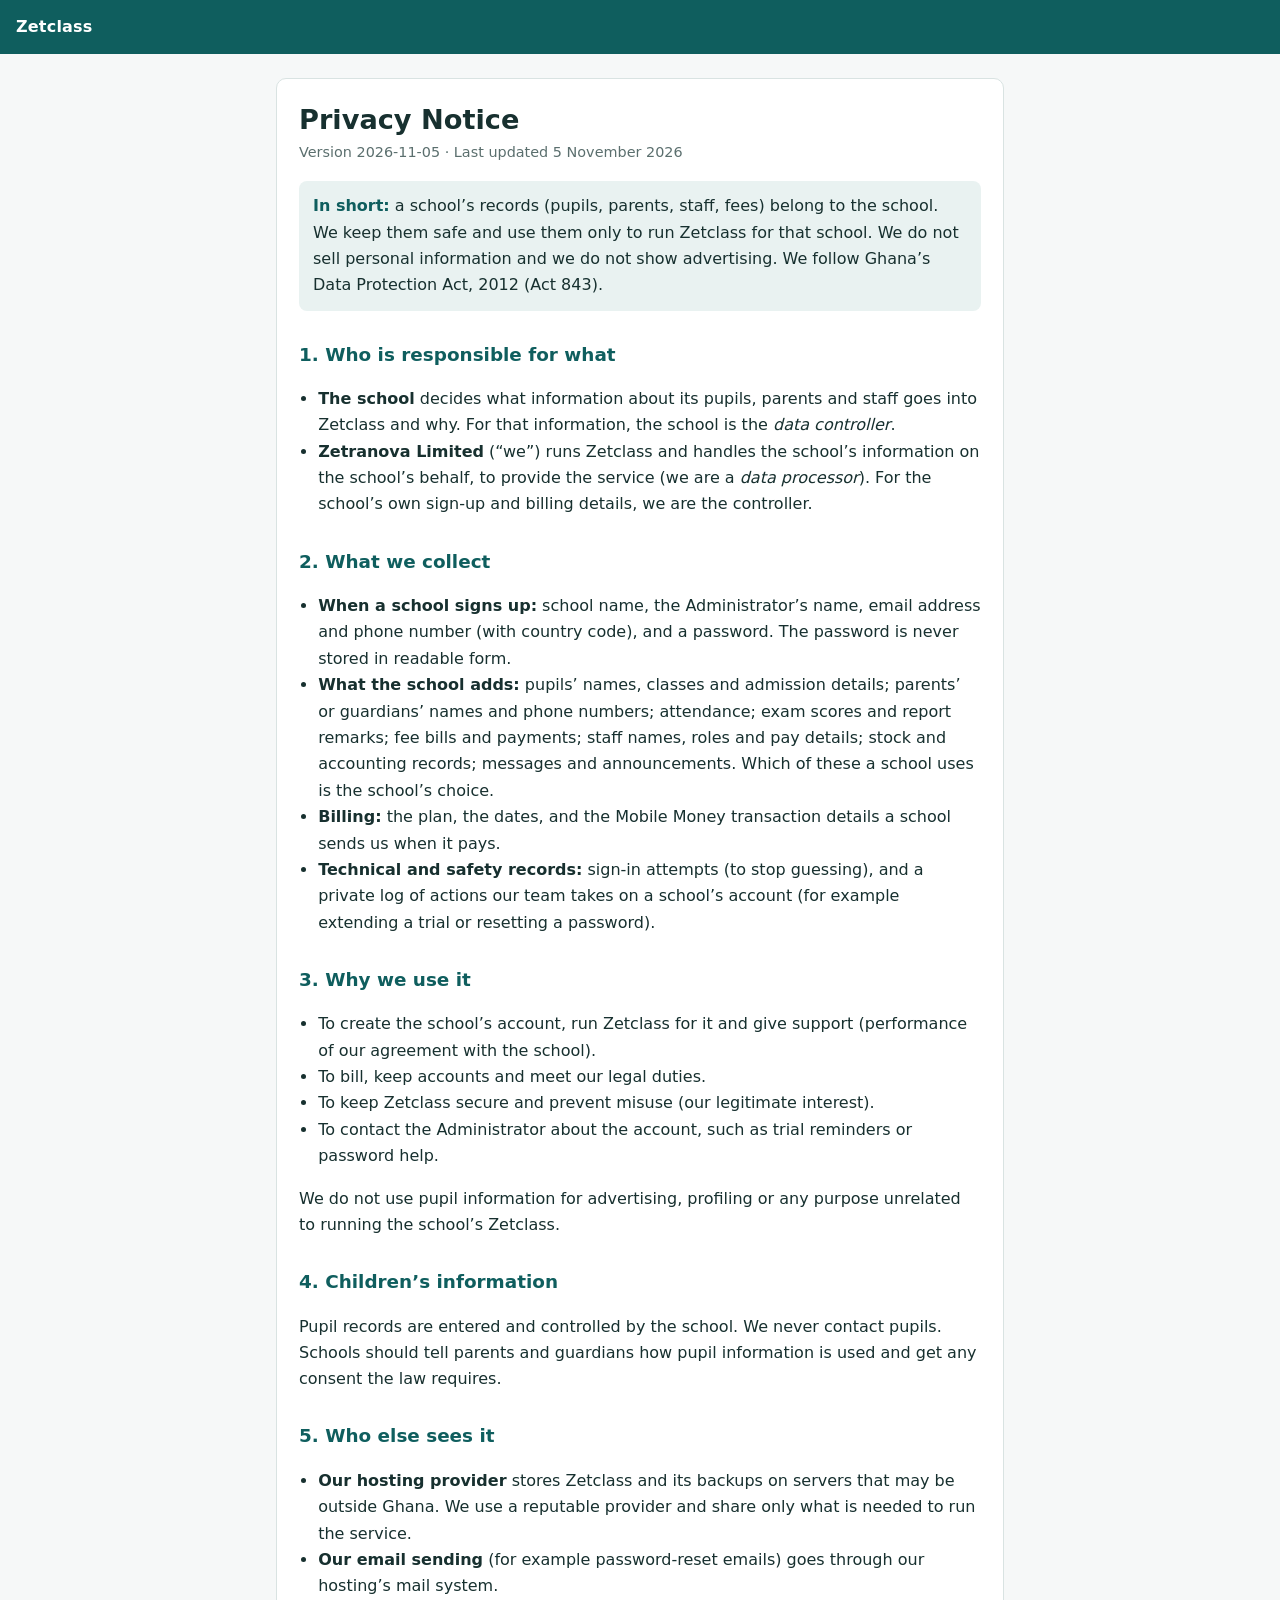
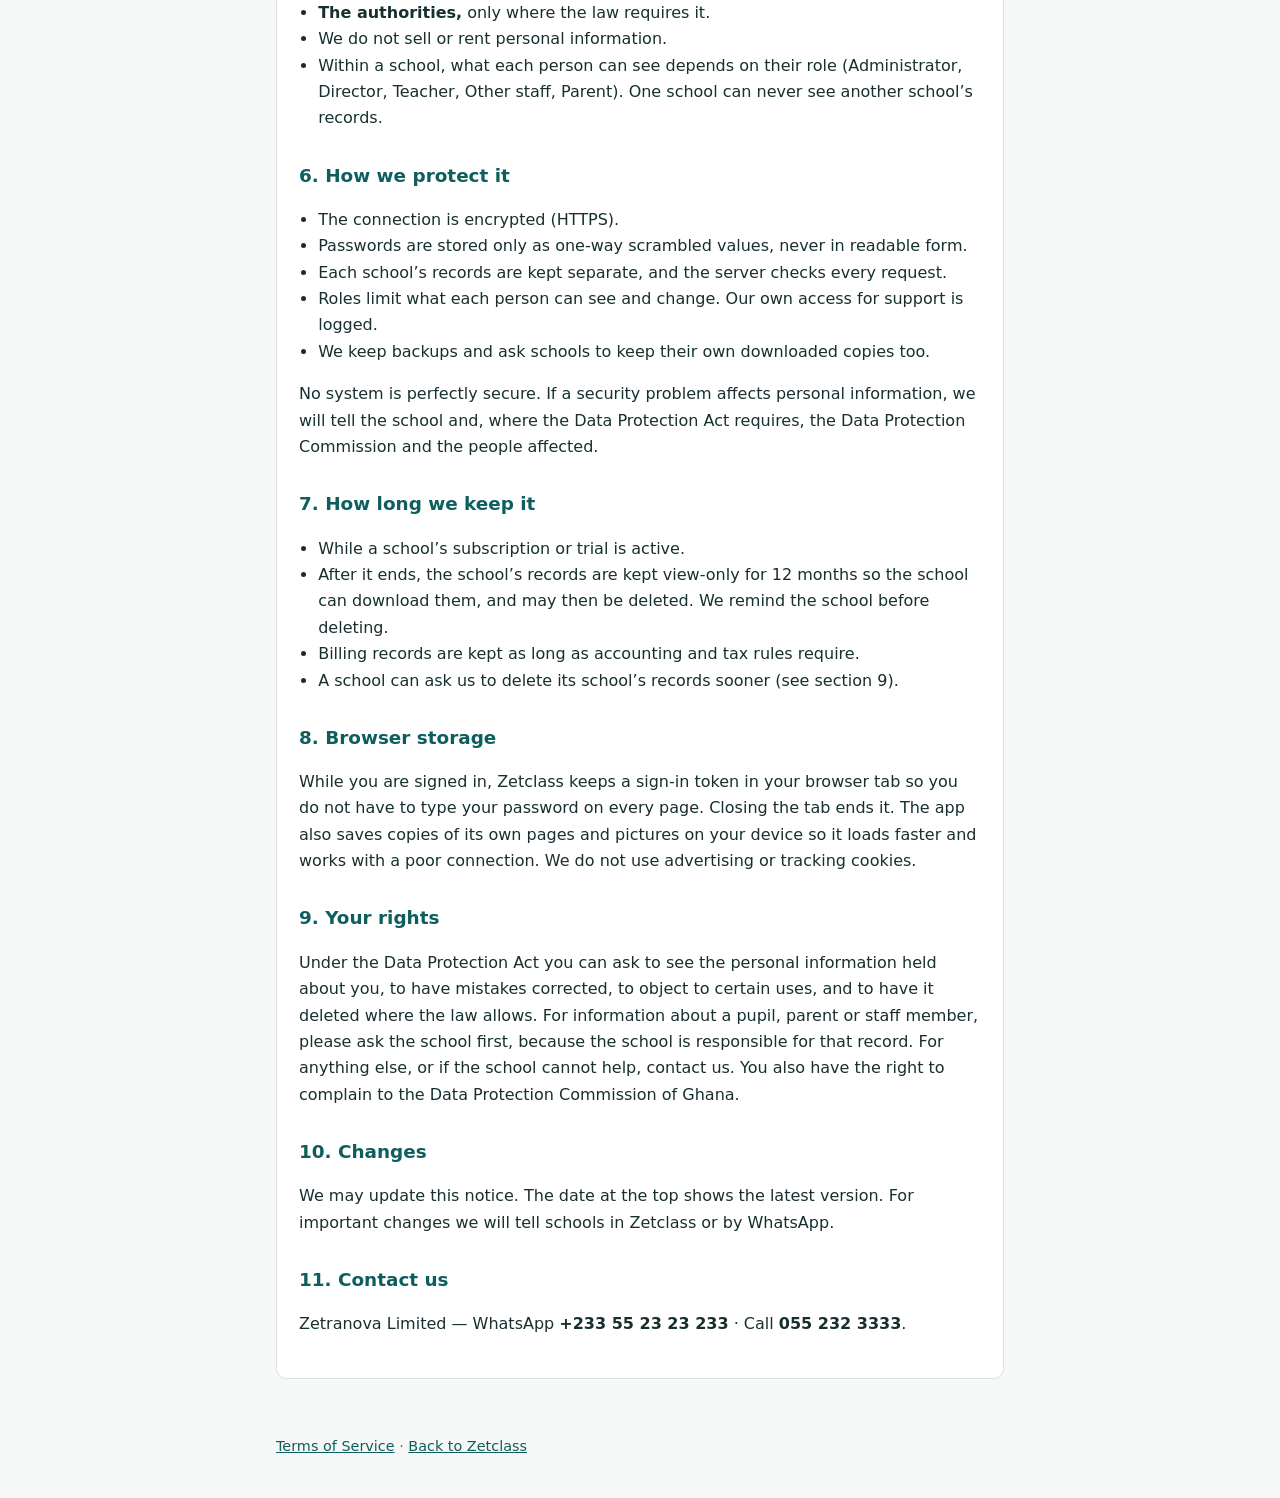
==== app/privacy.html @ c039a61d "Add Terms of Service, Privacy Notice, accept-terms signup rule and contact details - terms.html and " ====
<!doctype html>
<html lang="en">
<head>
<meta charset="utf-8">
<meta name="viewport" content="width=device-width, initial-scale=1">
<title>Privacy Notice — Zetclass</title>
<meta name="description" content="How Zetclass, from Zetranova Limited, collects, uses and protects personal information.">
<link rel="icon" href="/icon.svg" type="image/svg+xml">
<!--
  DRAFT prepared 2026-11-05 for review by a Ghana-qualified lawyer. Owner to-do before promoting widely:
  register Zetranova Limited with the Data Protection Commission (Act 843) and add the registration
  number below once issued. Business default to CONFIRM: records kept view-only for 12 months after a
  subscription ends.
-->
<style>
  :root { --bg:#f6f8f8; --card:#fff; --ink:#17302f; --muted:#5b6f6e; --brand:#0f5e5e; --gold:#b9831a; --line:#d9e3e2; --soft:#e9f2f1; }
  @media (prefers-color-scheme: dark) { :root { --bg:#0f1a1a; --card:#162626; --ink:#e6efee; --muted:#9db3b1; --brand:#5fb7b0; --gold:#e0b04a; --line:#2a3f3e; --soft:#1c3231; } }
  * { box-sizing: border-box; }
  body { margin:0; background:var(--bg); color:var(--ink); font:16px/1.65 system-ui, -apple-system, "Segoe UI", Roboto, sans-serif; }
  header { background:var(--brand); color:#fff; padding:14px 16px; }
  header a { color:#fff; text-decoration:none; font-weight:700; letter-spacing:.2px; }
  main { max-width:760px; margin:0 auto; padding:24px 16px 56px; }
  article { background:var(--card); border:1px solid var(--line); border-radius:10px; padding:24px 22px; }
  h1 { margin:0 0 4px; font-size:1.7rem; line-height:1.25; text-wrap:balance; }
  h2 { margin:1.8rem 0 .4rem; font-size:1.15rem; color:var(--brand); }
  p, li { max-width:68ch; }
  ul { padding-left:1.2rem; }
  .meta { color:var(--muted); font-size:.9rem; margin:0 0 1rem; }
  .short { background:var(--soft); border-radius:8px; padding:12px 14px; margin:1rem 0; }
  .short strong { color:var(--brand); }
  footer { max-width:760px; margin:0 auto; padding:0 16px 40px; color:var(--muted); font-size:.9rem; }
  a { color:var(--brand); }
</style>
</head>
<body>
<header><a href="/">Zetclass</a></header>
<main>
<article>
<h1>Privacy Notice</h1>
<p class="meta">Version 2026-11-05 · Last updated 5 November 2026</p>

<div class="short"><strong>In short:</strong> a school’s records (pupils, parents, staff, fees) belong to the school. We keep them safe and use them only to run Zetclass for that school. We do not sell personal information and we do not show advertising. We follow Ghana’s Data Protection Act, 2012 (Act 843).</div>

<h2>1. Who is responsible for what</h2>
<ul>
<li><strong>The school</strong> decides what information about its pupils, parents and staff goes into Zetclass and why. For that information, the school is the <em>data controller</em>.</li>
<li><strong>Zetranova Limited</strong> (“we”) runs Zetclass and handles the school’s information on the school’s behalf, to provide the service (we are a <em>data processor</em>). For the school’s own sign-up and billing details, we are the controller.</li>
</ul>

<h2>2. What we collect</h2>
<ul>
<li><strong>When a school signs up:</strong> school name, the Administrator’s name, email address and phone number (with country code), and a password. The password is never stored in readable form.</li>
<li><strong>What the school adds:</strong> pupils’ names, classes and admission details; parents’ or guardians’ names and phone numbers; attendance; exam scores and report remarks; fee bills and payments; staff names, roles and pay details; stock and accounting records; messages and announcements. Which of these a school uses is the school’s choice.</li>
<li><strong>Billing:</strong> the plan, the dates, and the Mobile Money transaction details a school sends us when it pays.</li>
<li><strong>Technical and safety records:</strong> sign-in attempts (to stop guessing), and a private log of actions our team takes on a school’s account (for example extending a trial or resetting a password).</li>
</ul>

<h2>3. Why we use it</h2>
<ul>
<li>To create the school’s account, run Zetclass for it and give support (performance of our agreement with the school).</li>
<li>To bill, keep accounts and meet our legal duties.</li>
<li>To keep Zetclass secure and prevent misuse (our legitimate interest).</li>
<li>To contact the Administrator about the account, such as trial reminders or password help.</li>
</ul>
<p>We do not use pupil information for advertising, profiling or any purpose unrelated to running the school’s Zetclass.</p>

<h2>4. Children’s information</h2>
<p>Pupil records are entered and controlled by the school. We never contact pupils. Schools should tell parents and guardians how pupil information is used and get any consent the law requires.</p>

<h2>5. Who else sees it</h2>
<ul>
<li><strong>Our hosting provider</strong> stores Zetclass and its backups on servers that may be outside Ghana. We use a reputable provider and share only what is needed to run the service.</li>
<li><strong>Our email sending</strong> (for example password-reset emails) goes through our hosting’s mail system.</li>
<li><strong>The authorities,</strong> only where the law requires it.</li>
<li>We do not sell or rent personal information.</li>
<li>Within a school, what each person can see depends on their role (Administrator, Director, Teacher, Other staff, Parent). One school can never see another school’s records.</li>
</ul>

<h2>6. How we protect it</h2>
<ul>
<li>The connection is encrypted (HTTPS).</li>
<li>Passwords are stored only as one-way scrambled values, never in readable form.</li>
<li>Each school’s records are kept separate, and the server checks every request.</li>
<li>Roles limit what each person can see and change. Our own access for support is logged.</li>
<li>We keep backups and ask schools to keep their own downloaded copies too.</li>
</ul>
<p>No system is perfectly secure. If a security problem affects personal information, we will tell the school and, where the Data Protection Act requires, the Data Protection Commission and the people affected.</p>

<h2>7. How long we keep it</h2>
<ul>
<li>While a school’s subscription or trial is active.</li>
<li>After it ends, the school’s records are kept view-only for 12 months so the school can download them, and may then be deleted. We remind the school before deleting.</li>
<li>Billing records are kept as long as accounting and tax rules require.</li>
<li>A school can ask us to delete its school’s records sooner (see section 9).</li>
</ul>

<h2>8. Browser storage</h2>
<p>While you are signed in, Zetclass keeps a sign-in token in your browser tab so you do not have to type your password on every page. Closing the tab ends it. The app also saves copies of its own pages and pictures on your device so it loads faster and works with a poor connection. We do not use advertising or tracking cookies.</p>

<h2>9. Your rights</h2>
<p>Under the Data Protection Act you can ask to see the personal information held about you, to have mistakes corrected, to object to certain uses, and to have it deleted where the law allows. For information about a pupil, parent or staff member, please ask the school first, because the school is responsible for that record. For anything else, or if the school cannot help, contact us. You also have the right to complain to the Data Protection Commission of Ghana.</p>

<h2>10. Changes</h2>
<p>We may update this notice. The date at the top shows the latest version. For important changes we will tell schools in Zetclass or by WhatsApp.</p>

<h2>11. Contact us</h2>
<p>Zetranova Limited — WhatsApp <strong>+233 55 23 23 233</strong> · Call <strong>055 232 3333</strong>.</p>
</article>
</main>
<footer><a href="/terms.html">Terms of Service</a> · <a href="/">Back to Zetclass</a></footer>
</body>
</html>
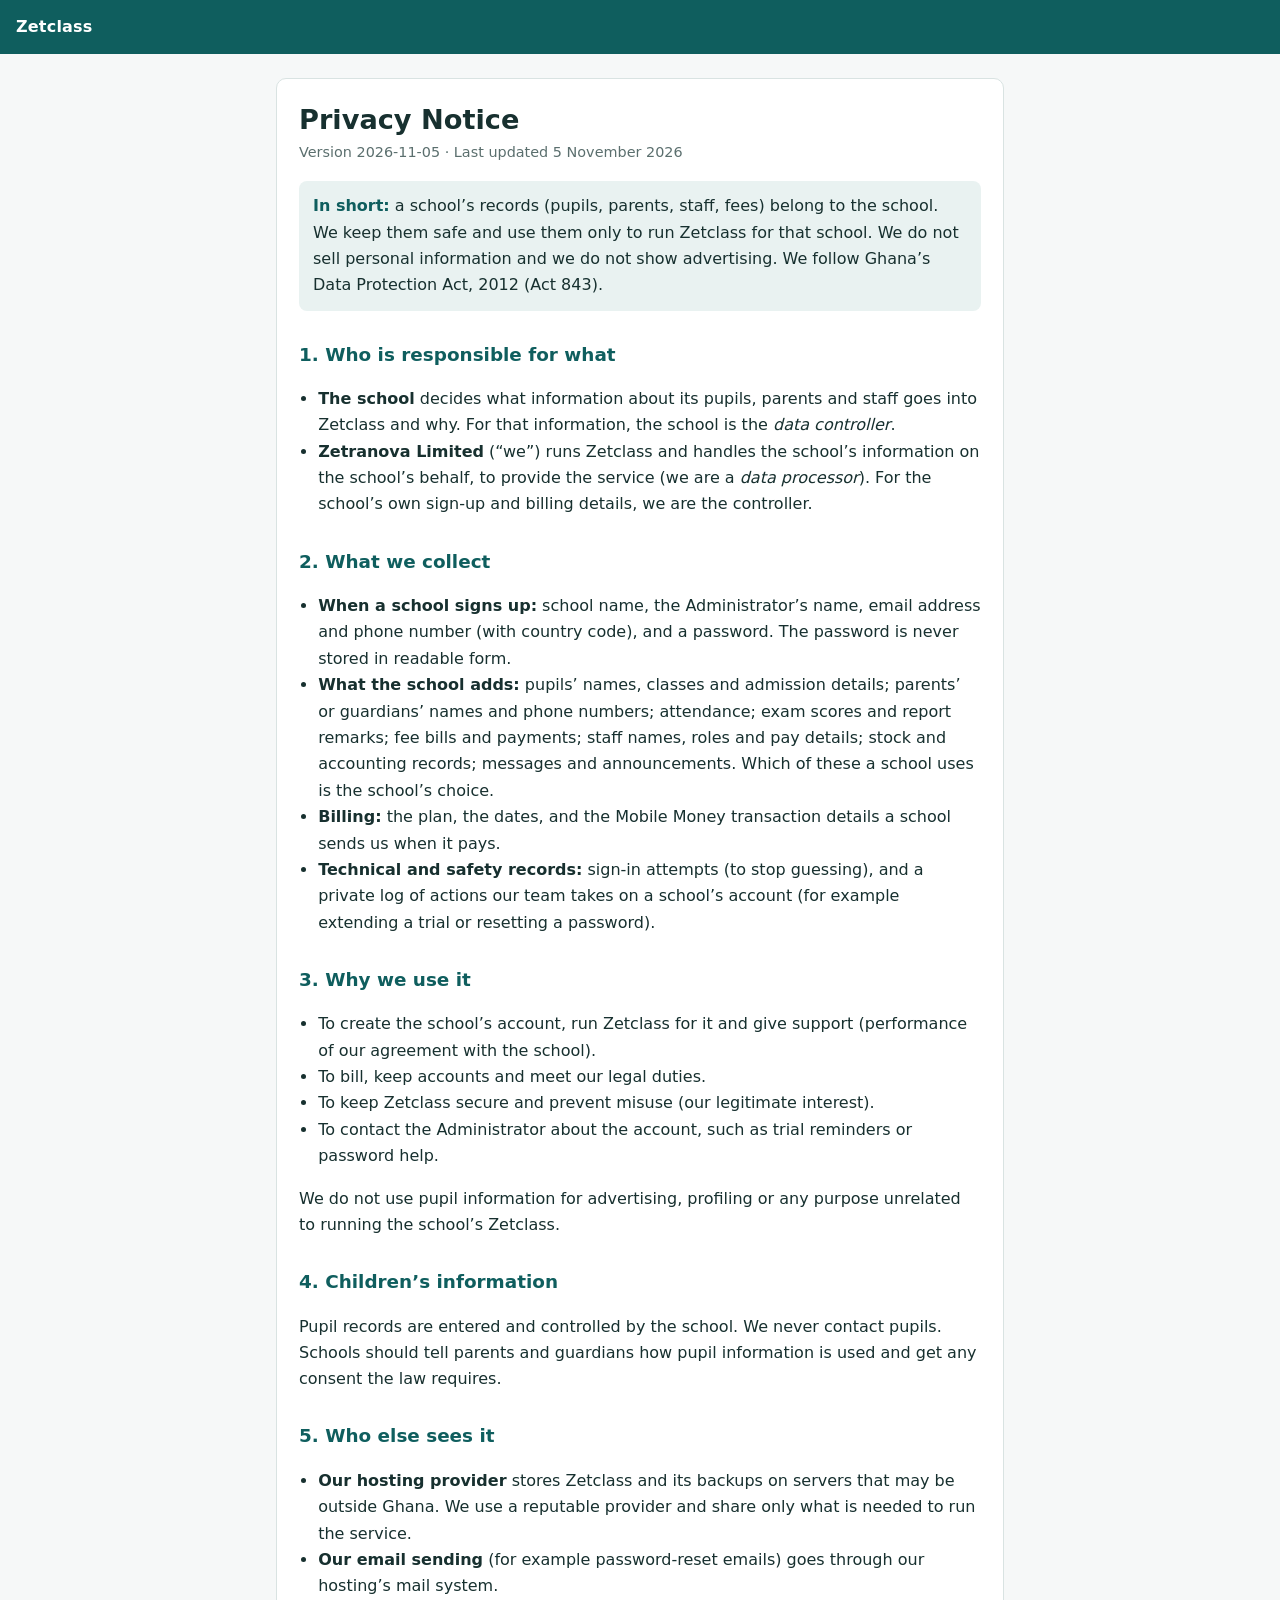
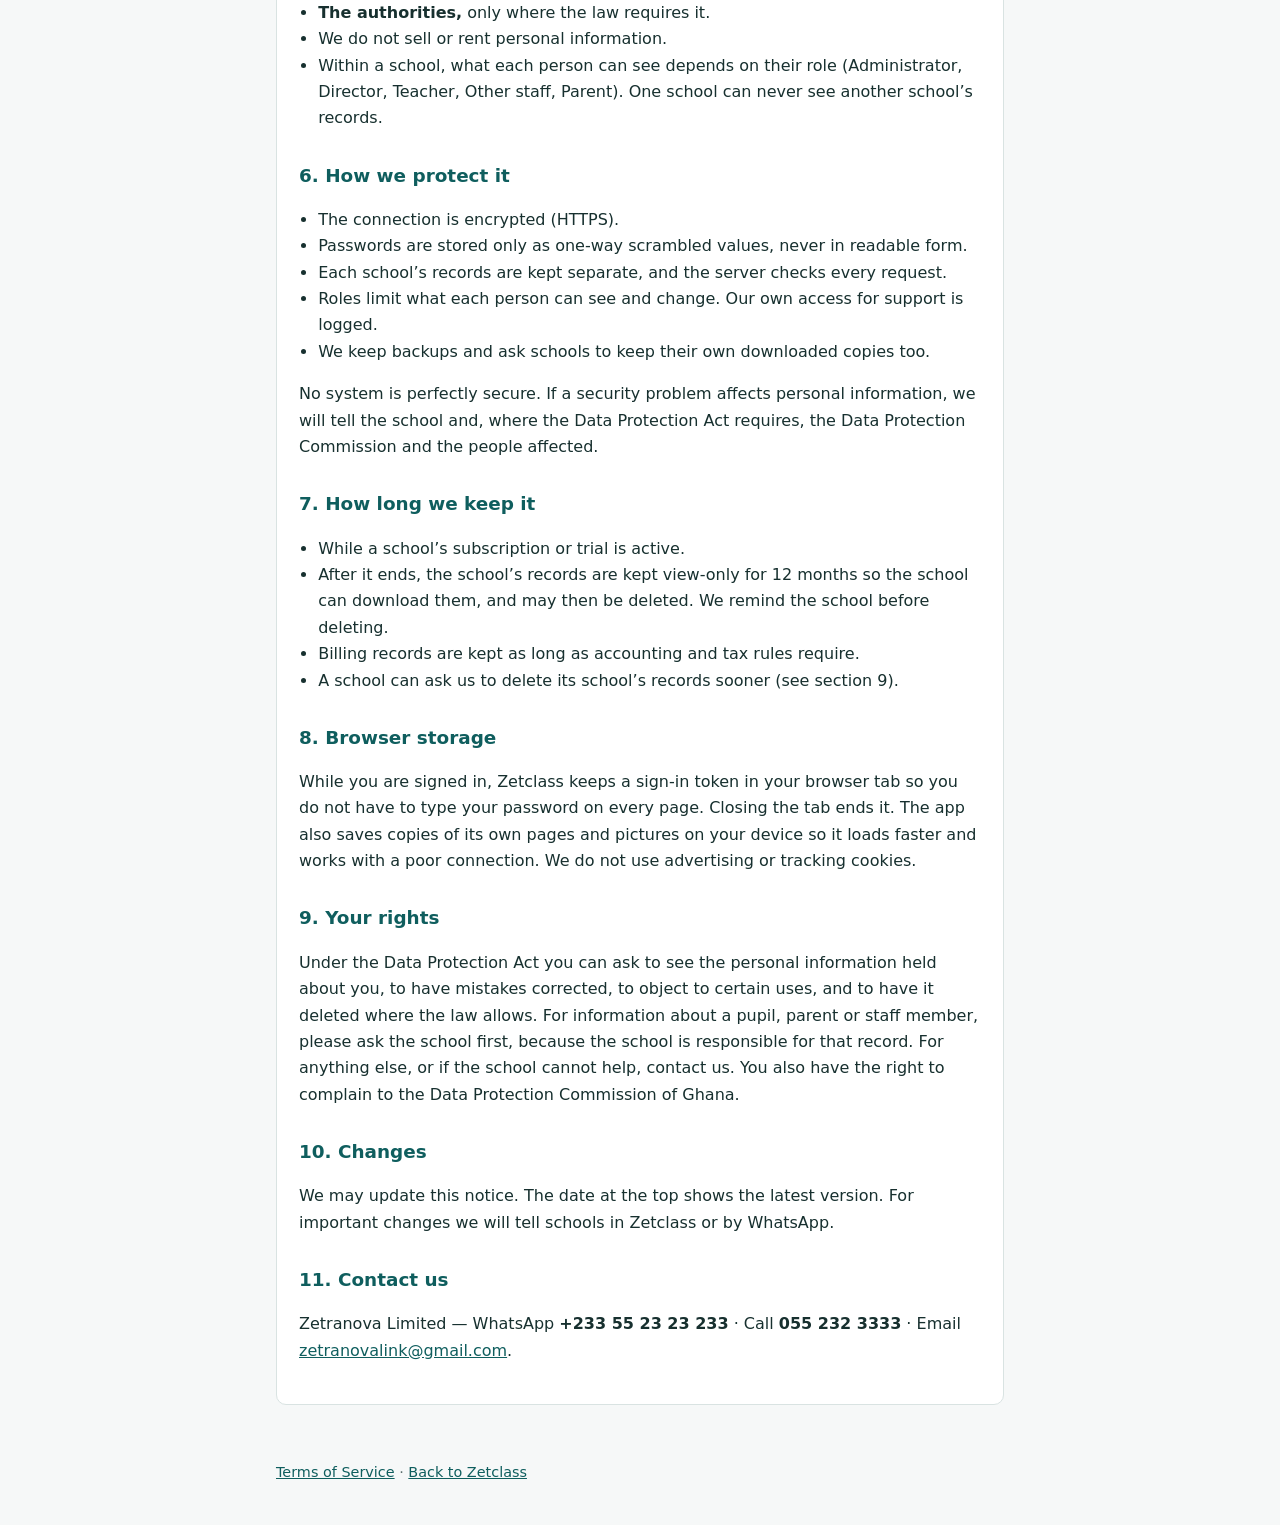
==== commit 93af4495: "Add contact email to the app and the Terms and Privacy pages Co-Authored-By: Claude Sonnet 5.5 <nore" ====
--- a/app/privacy.html
+++ b/app/privacy.html
@@ -104,7 +104,7 @@
 <p>We may update this notice. The date at the top shows the latest version. For important changes we will tell schools in Zetclass or by WhatsApp.</p>
 
 <h2>11. Contact us</h2>
-<p>Zetranova Limited — WhatsApp <strong>+233 55 23 23 233</strong> · Call <strong>055 232 3333</strong>.</p>
+<p>Zetranova Limited — WhatsApp <strong>+233 55 23 23 233</strong> · Call <strong>055 232 3333</strong> · Email <a href="mailto:zetranovalink@gmail.com">zetranovalink@gmail.com</a>.</p>
 </article>
 </main>
 <footer><a href="/terms.html">Terms of Service</a> · <a href="/">Back to Zetclass</a></footer>
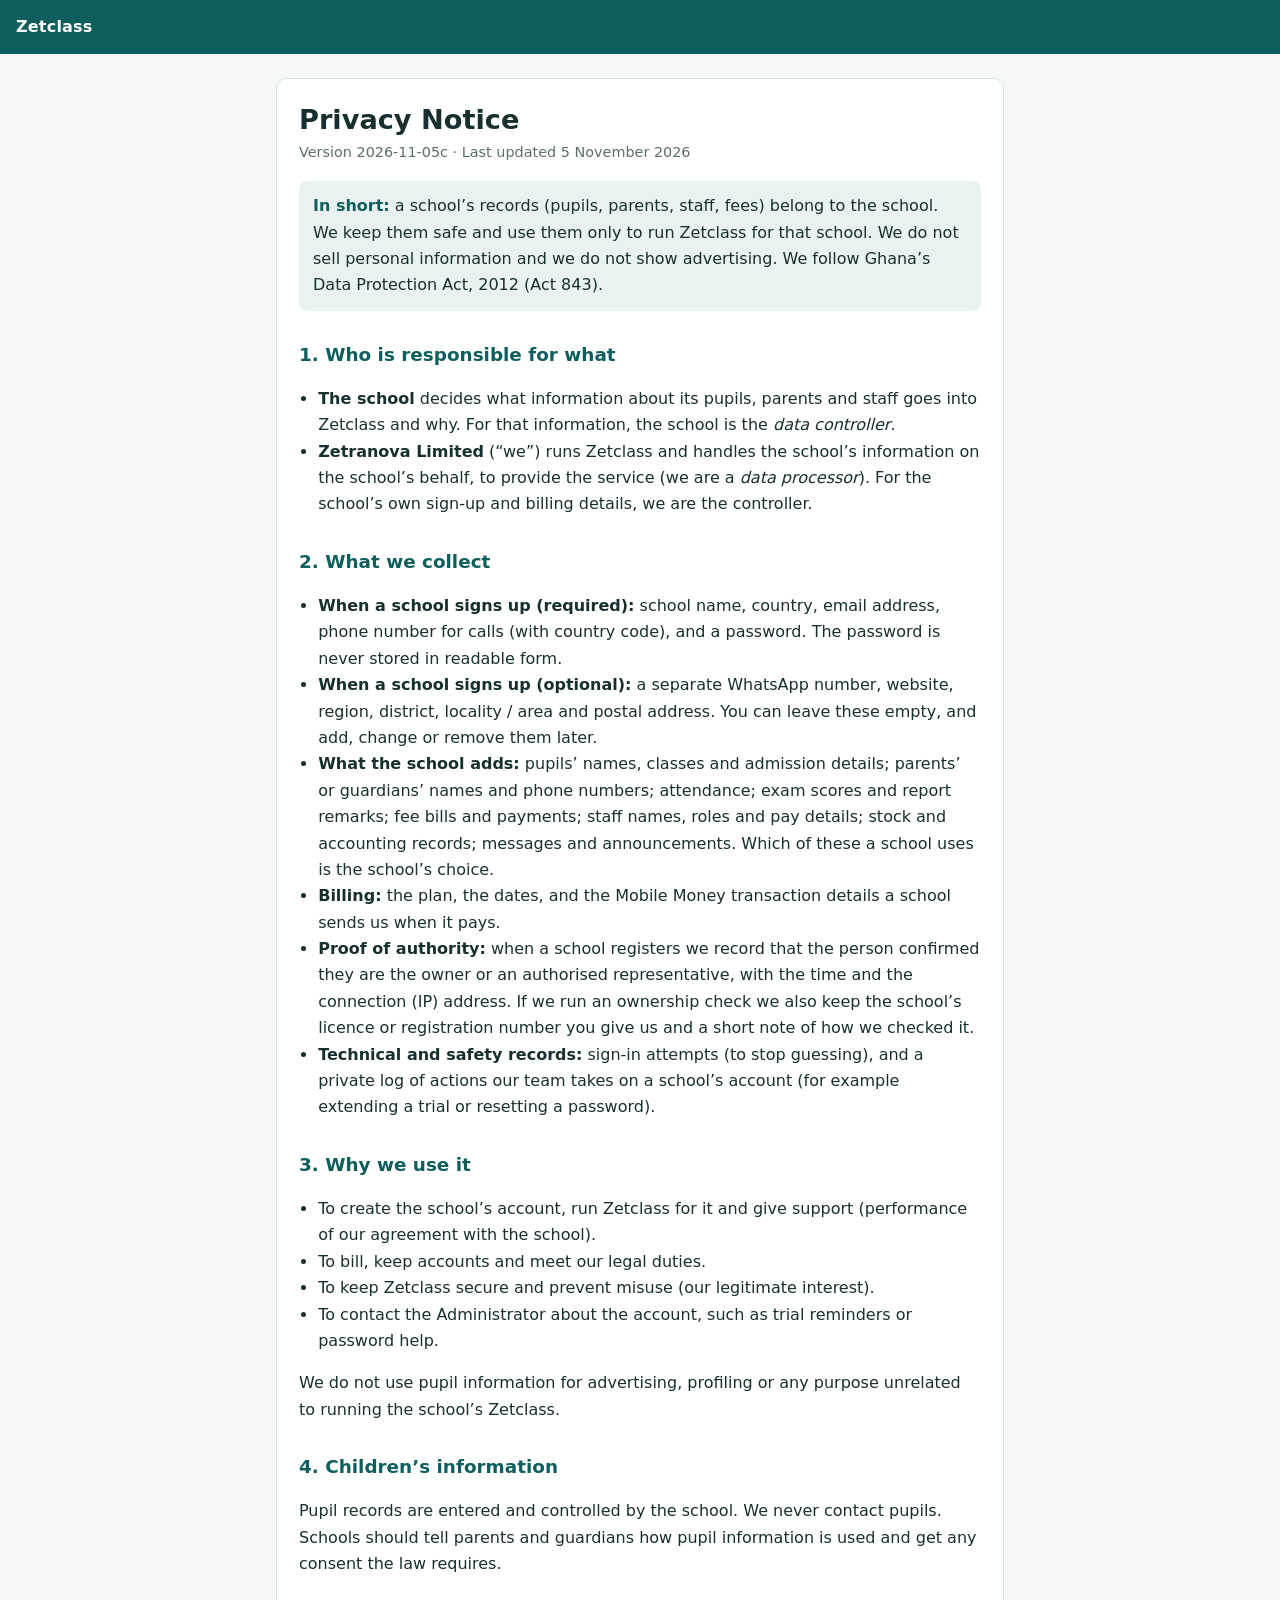
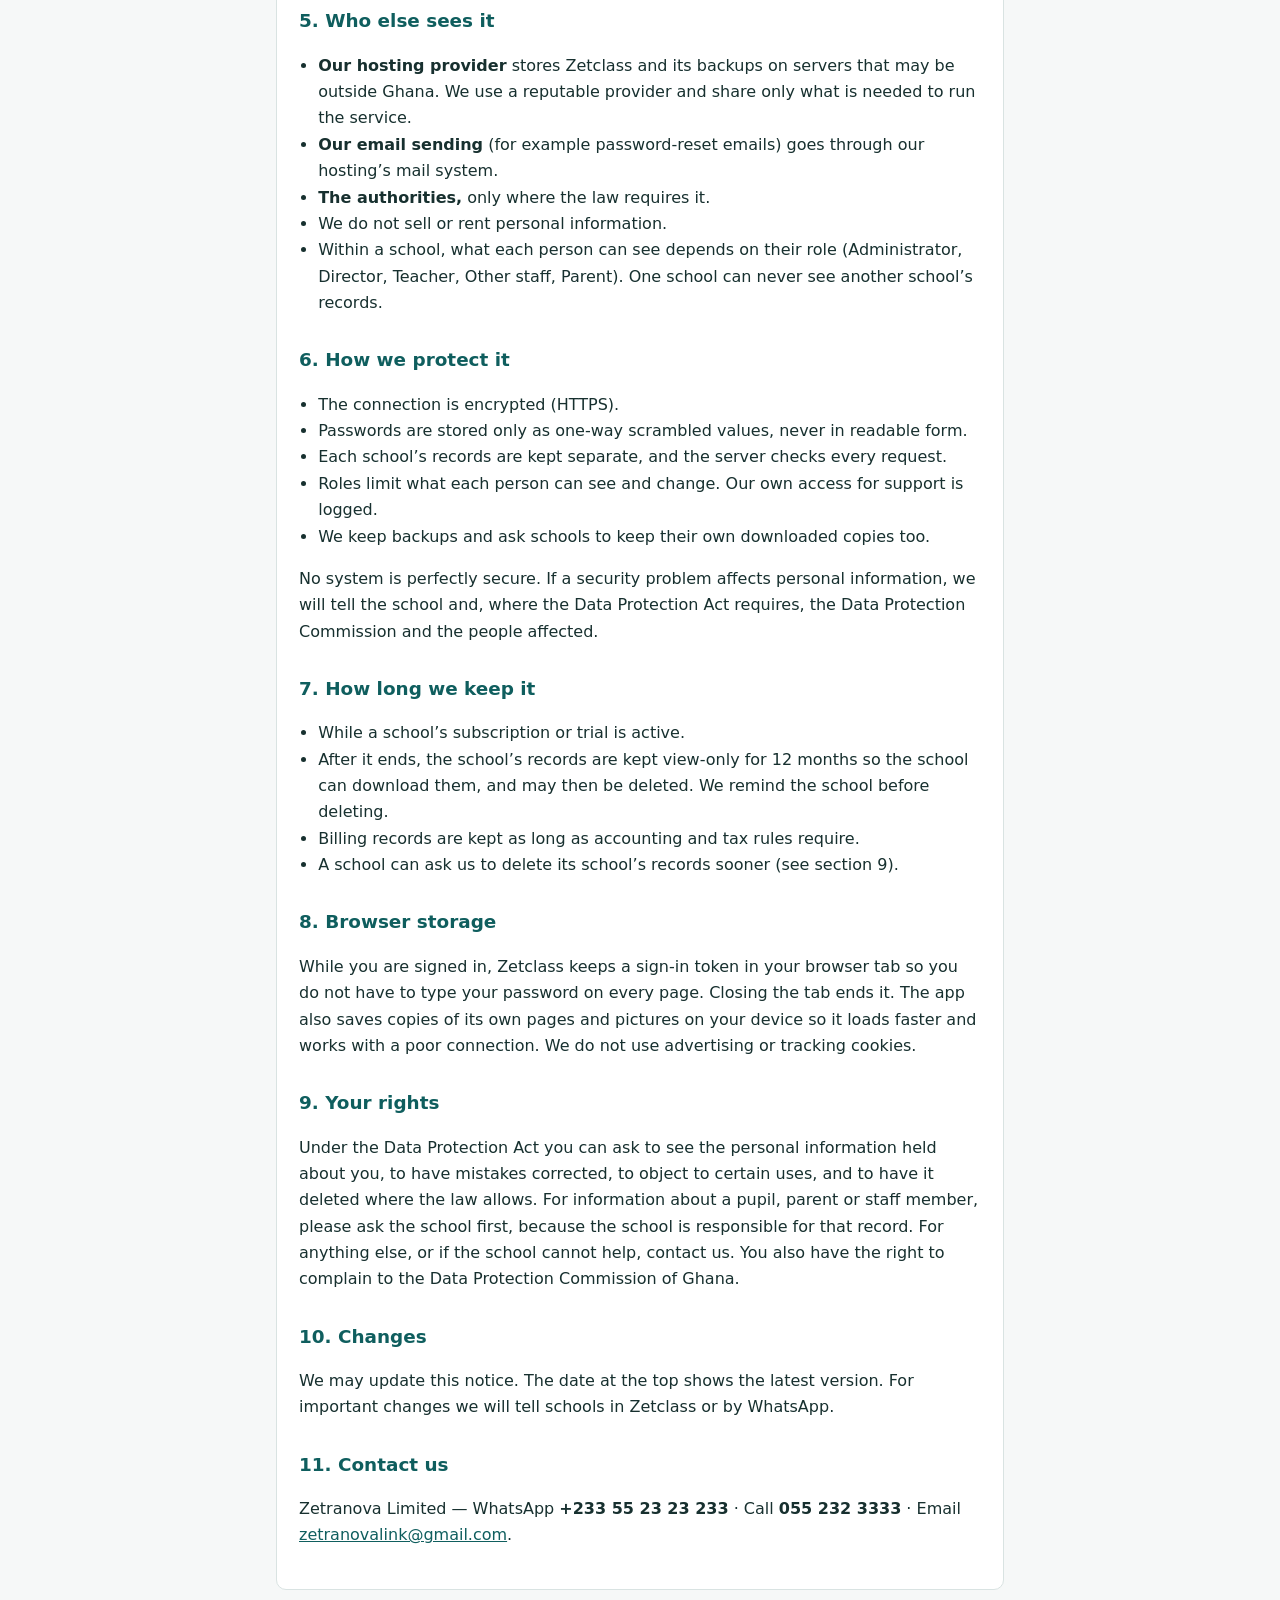
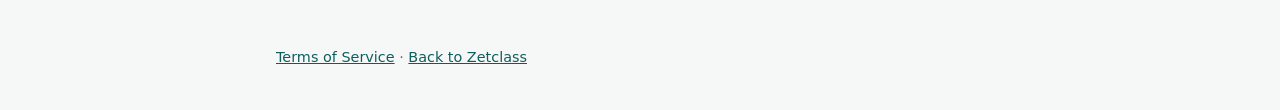
==== commit 3770fecb: "Signup: authority declaration, ownership verification, country + contact details - Required "I am th" ====
--- a/app/privacy.html
+++ b/app/privacy.html
@@ -37,7 +37,7 @@
 <main>
 <article>
 <h1>Privacy Notice</h1>
-<p class="meta">Version 2026-11-05 · Last updated 5 November 2026</p>
+<p class="meta">Version 2026-11-05c · Last updated 5 November 2026</p>
 
 <div class="short"><strong>In short:</strong> a school’s records (pupils, parents, staff, fees) belong to the school. We keep them safe and use them only to run Zetclass for that school. We do not sell personal information and we do not show advertising. We follow Ghana’s Data Protection Act, 2012 (Act 843).</div>
 
@@ -49,9 +49,11 @@
 
 <h2>2. What we collect</h2>
 <ul>
-<li><strong>When a school signs up:</strong> school name, the Administrator’s name, email address and phone number (with country code), and a password. The password is never stored in readable form.</li>
+<li><strong>When a school signs up (required):</strong> school name, country, email address, phone number for calls (with country code), and a password. The password is never stored in readable form.</li>
+<li><strong>When a school signs up (optional):</strong> a separate WhatsApp number, website, region, district, locality / area and postal address. You can leave these empty, and add, change or remove them later.</li>
 <li><strong>What the school adds:</strong> pupils’ names, classes and admission details; parents’ or guardians’ names and phone numbers; attendance; exam scores and report remarks; fee bills and payments; staff names, roles and pay details; stock and accounting records; messages and announcements. Which of these a school uses is the school’s choice.</li>
 <li><strong>Billing:</strong> the plan, the dates, and the Mobile Money transaction details a school sends us when it pays.</li>
+<li><strong>Proof of authority:</strong> when a school registers we record that the person confirmed they are the owner or an authorised representative, with the time and the connection (IP) address. If we run an ownership check we also keep the school’s licence or registration number you give us and a short note of how we checked it.</li>
 <li><strong>Technical and safety records:</strong> sign-in attempts (to stop guessing), and a private log of actions our team takes on a school’s account (for example extending a trial or resetting a password).</li>
 </ul>
 
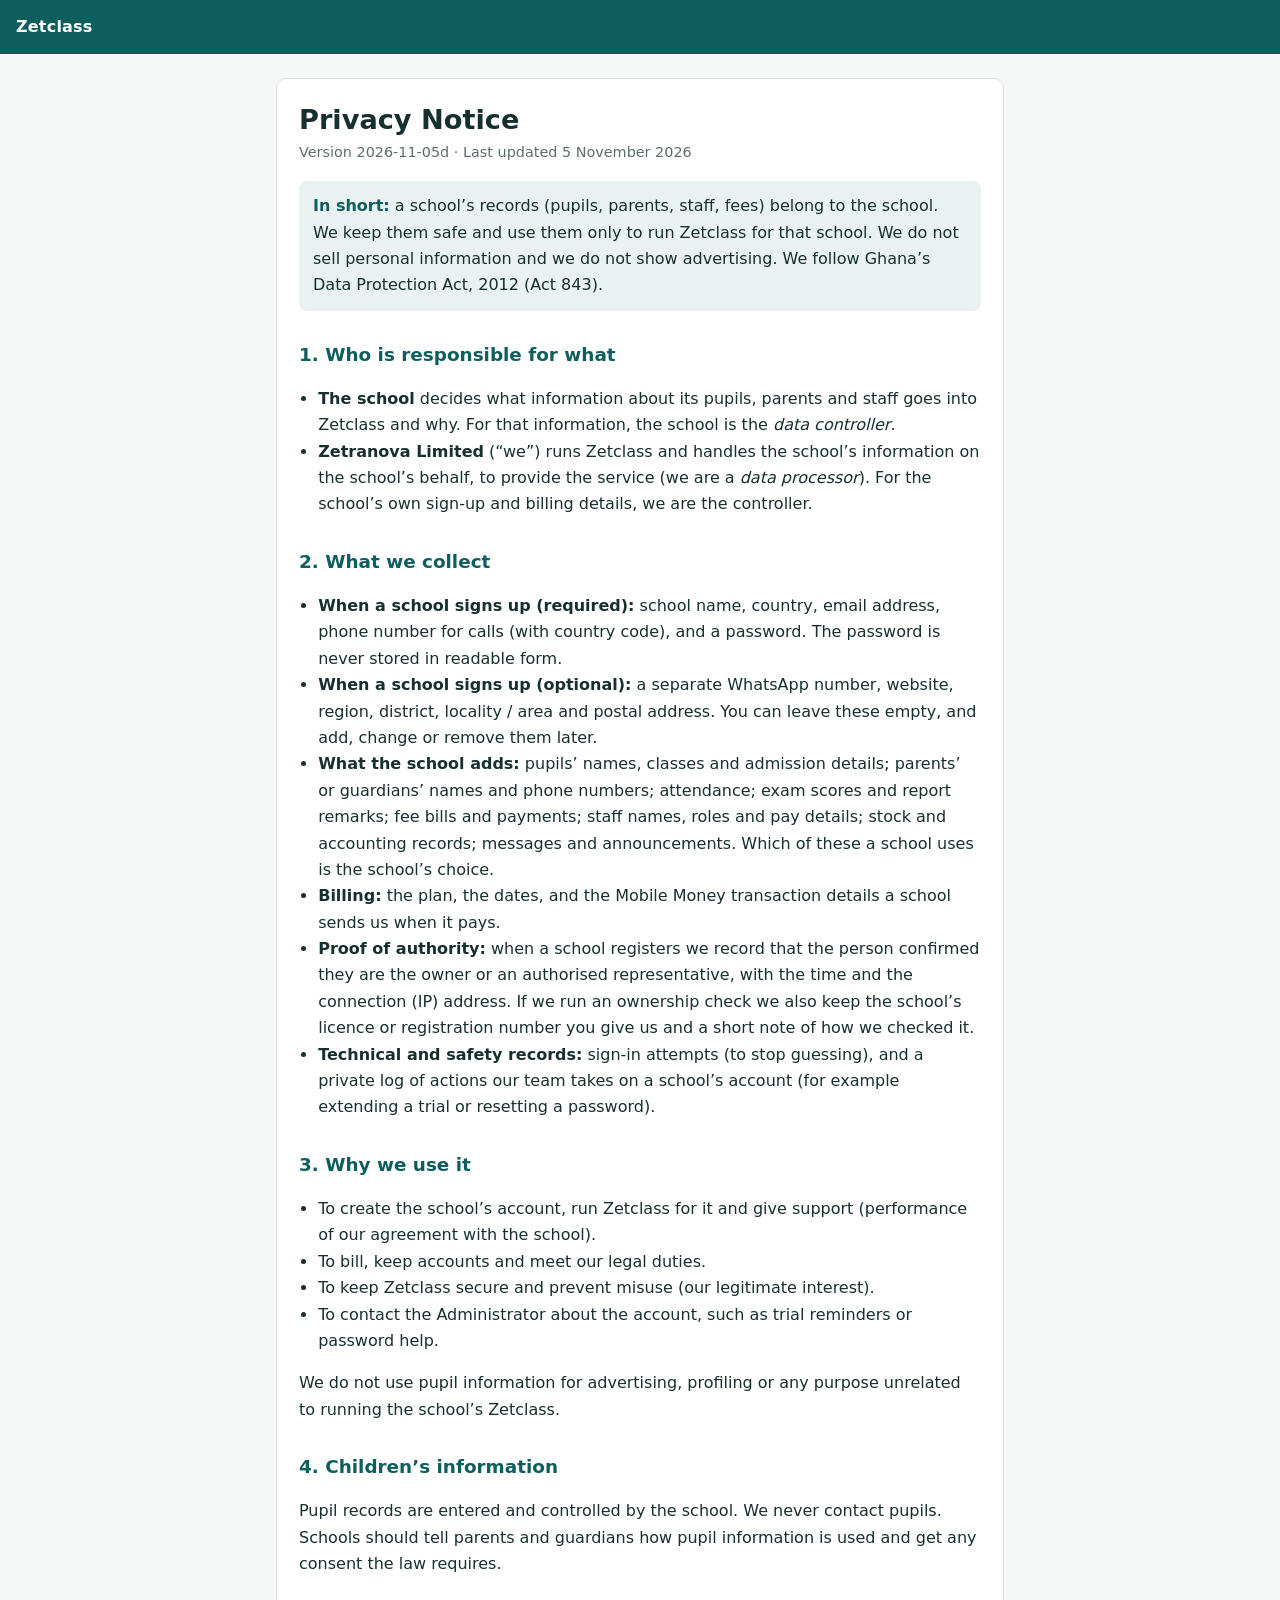
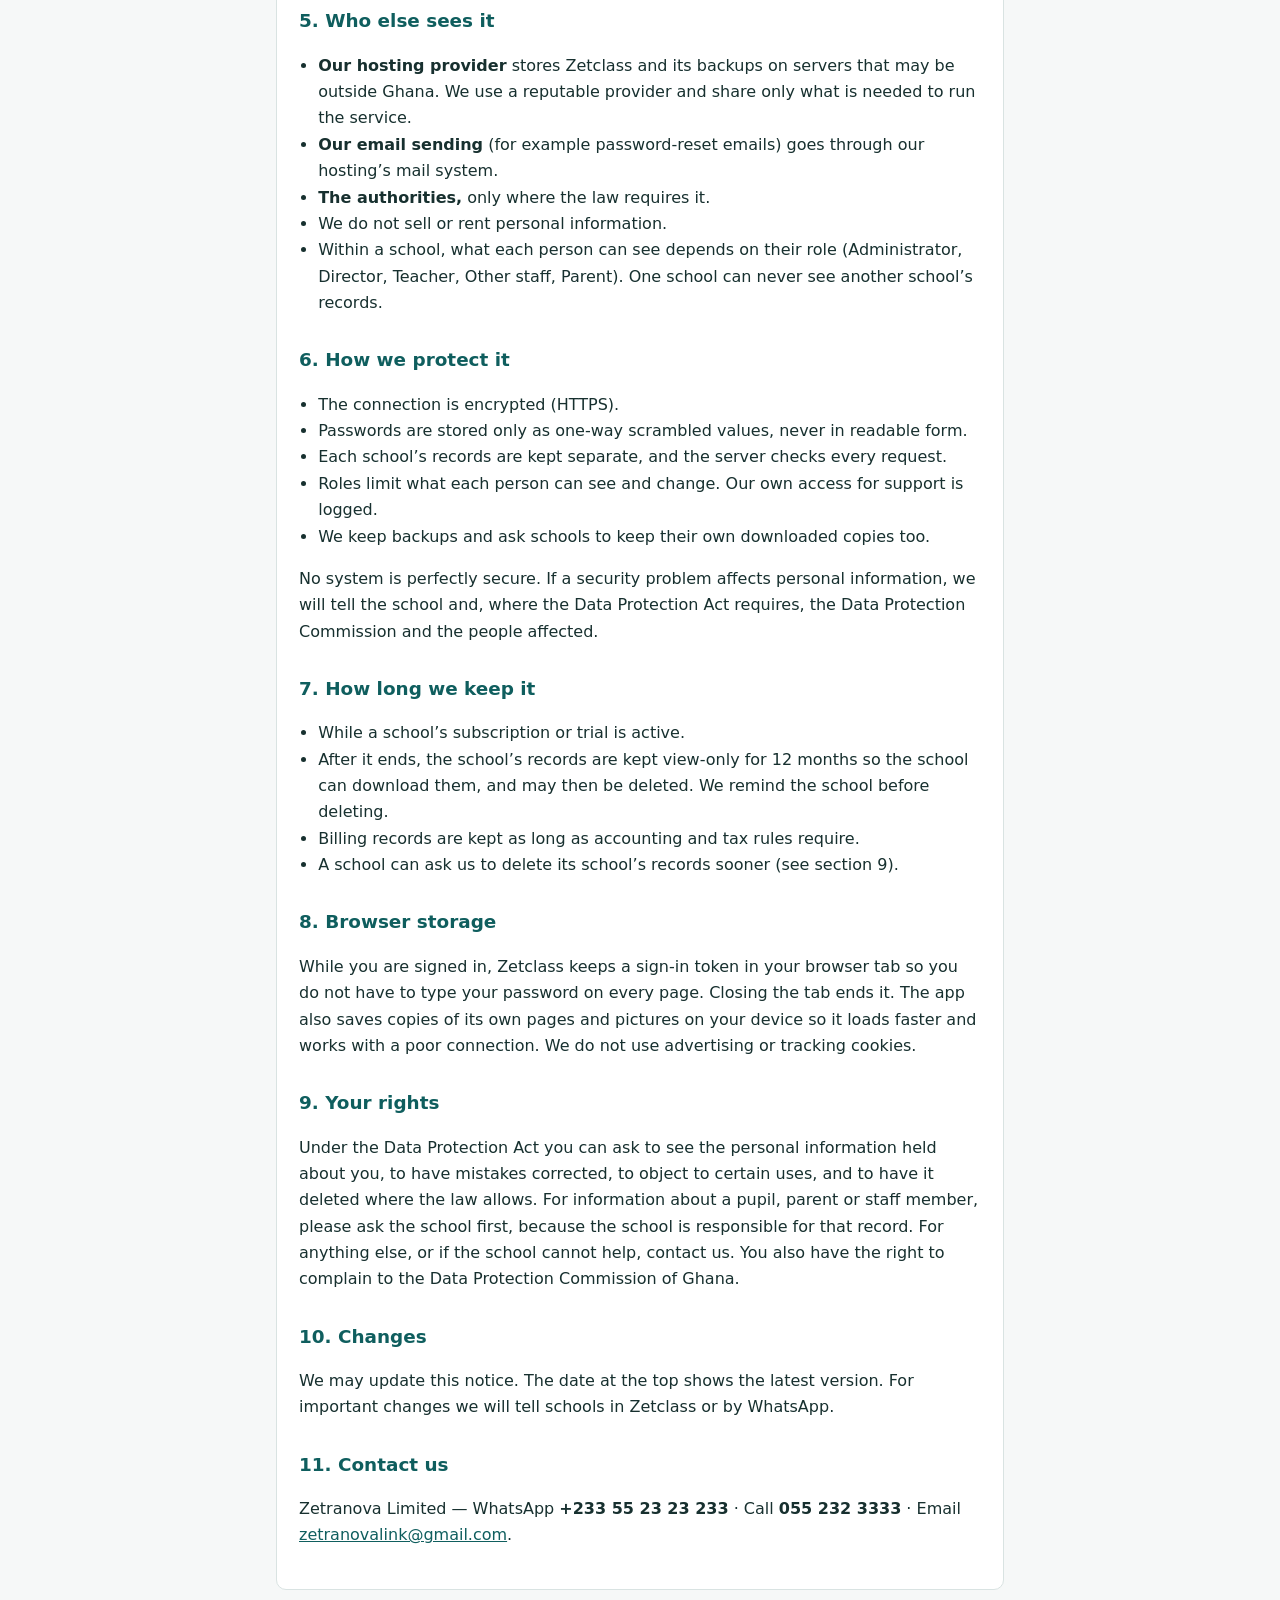
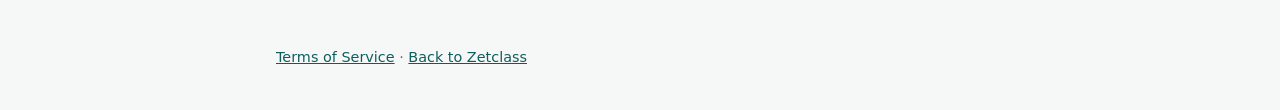
==== commit ae93dd16: "School web address chosen at signup; school link skips the school-name box - Signup: three free sugg" ====
--- a/app/privacy.html
+++ b/app/privacy.html
@@ -37,7 +37,7 @@
 <main>
 <article>
 <h1>Privacy Notice</h1>
-<p class="meta">Version 2026-11-05c · Last updated 5 November 2026</p>
+<p class="meta">Version 2026-11-05d · Last updated 5 November 2026</p>
 
 <div class="short"><strong>In short:</strong> a school’s records (pupils, parents, staff, fees) belong to the school. We keep them safe and use them only to run Zetclass for that school. We do not sell personal information and we do not show advertising. We follow Ghana’s Data Protection Act, 2012 (Act 843).</div>
 
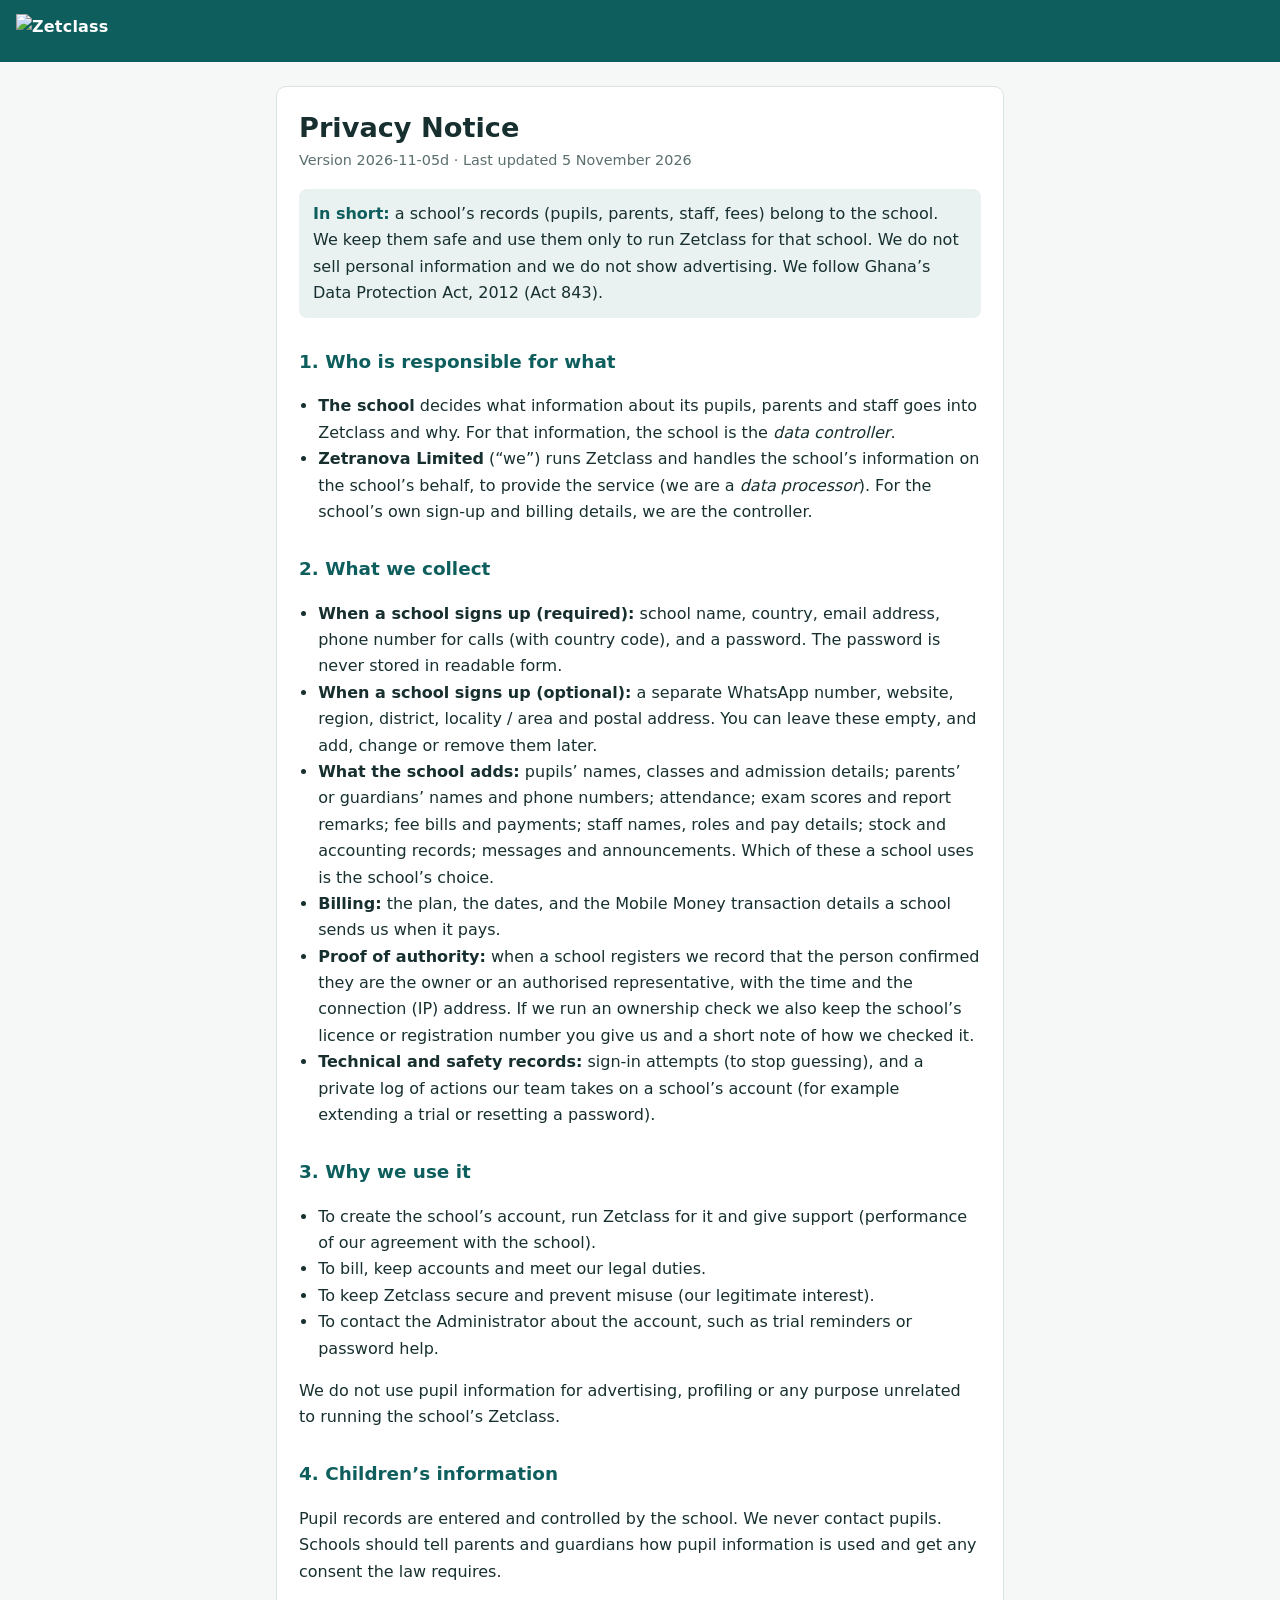
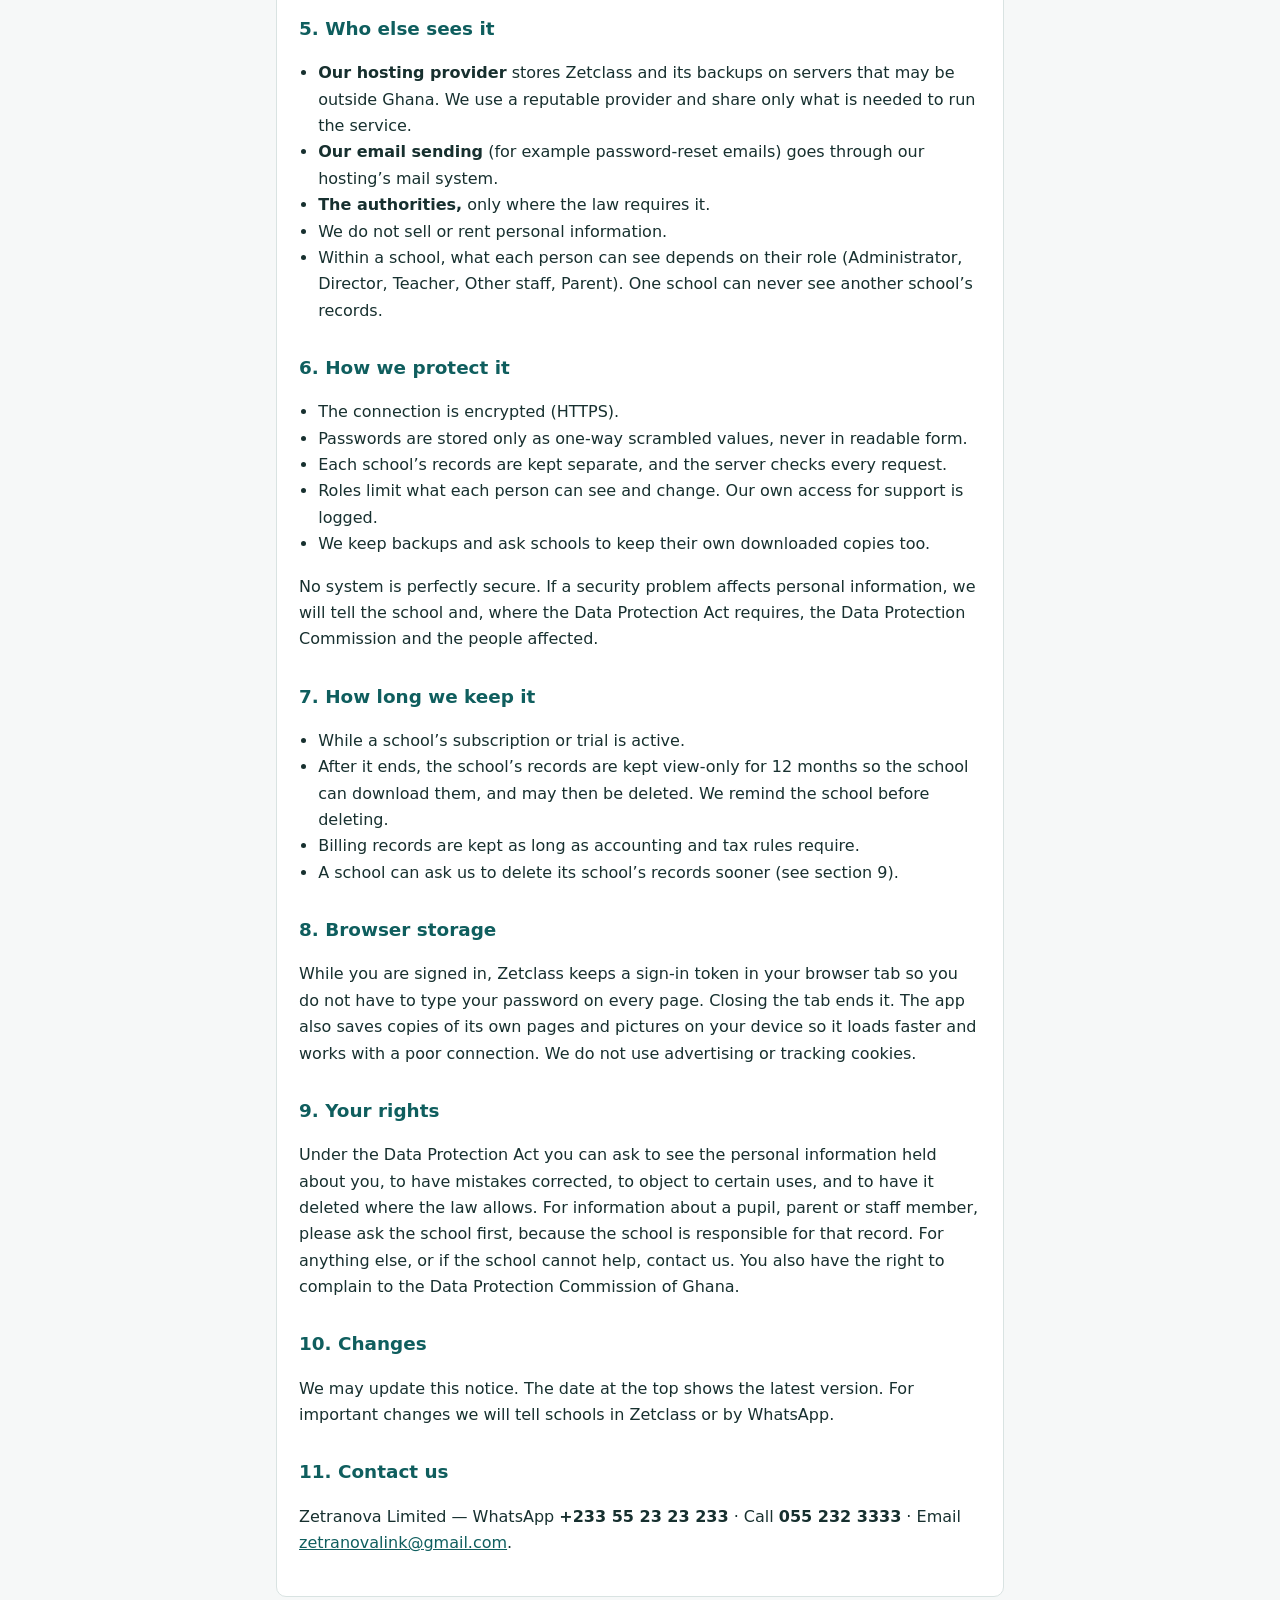
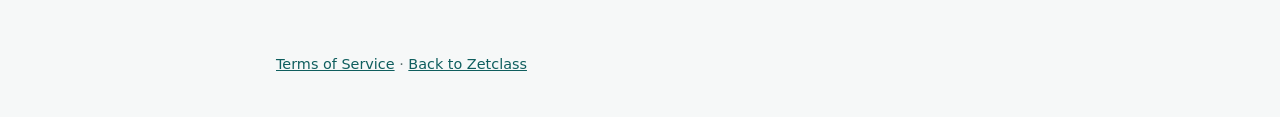
==== commit b1a853aa: "Zetclass logo on the main pages (not on school portal links); new icons and link-preview image Co-Au" ====
--- a/app/privacy.html
+++ b/app/privacy.html
@@ -33,7 +33,7 @@
 </style>
 </head>
 <body>
-<header><a href="/">Zetclass</a></header>
+<header><a href="/" aria-label="Zetclass home"><img src="/logo.png" alt="Zetclass" width="125" height="34" style="height:34px;width:auto;display:block"></a></header>
 <main>
 <article>
 <h1>Privacy Notice</h1>
